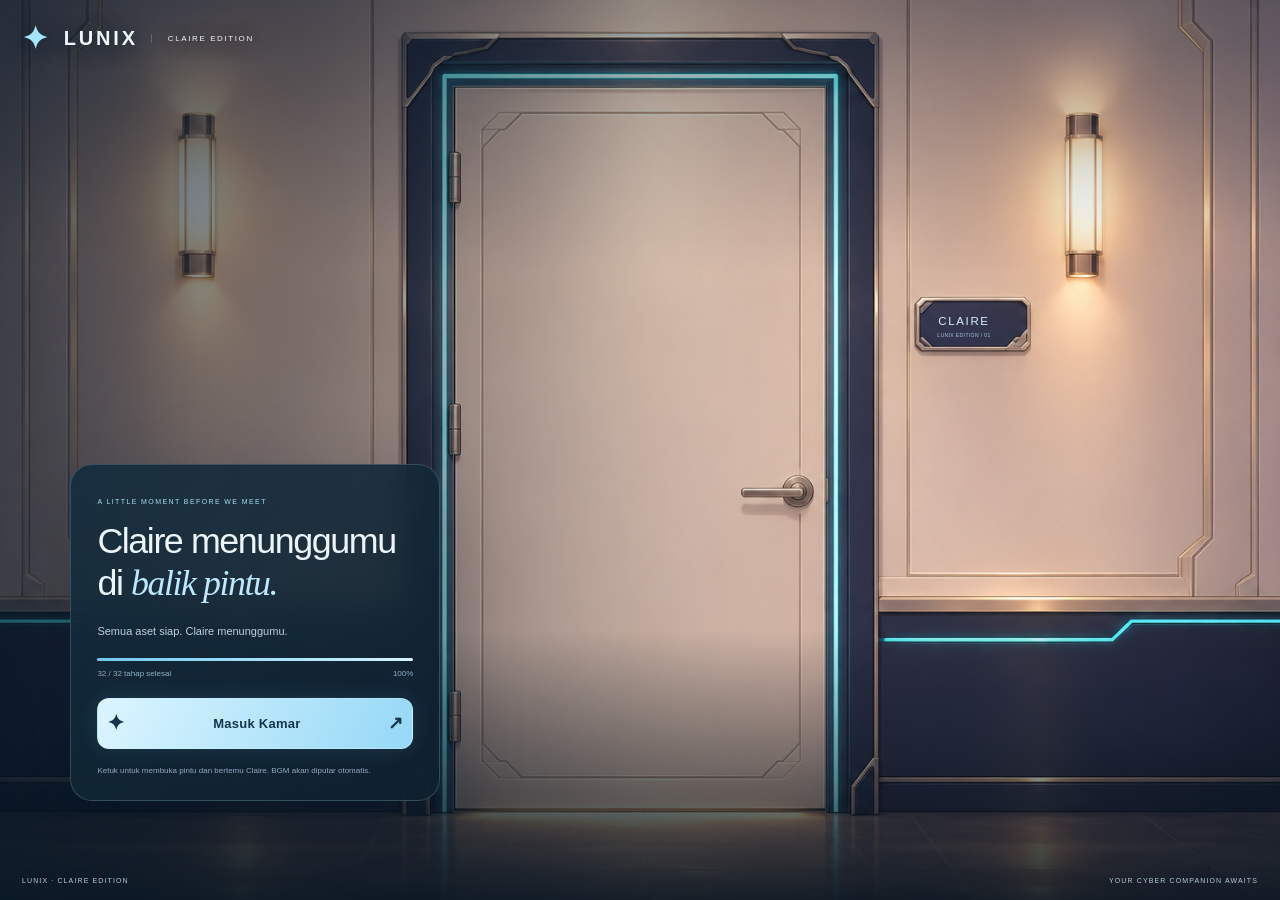
==== index.html @ 301cb4c5 "test phase test phase" ====
<!doctype html><html lang="id"><head><meta charset="utf-8"><meta name="viewport" content="width=device-width,initial-scale=1,viewport-fit=cover,interactive-widget=resizes-content"><meta name="theme-color" content="#101e2d"><meta name="description" content="Selamat datang di LUNIX Claire Edition. Buka pintu untuk masuk dan akses modul LuniX bersama Claire."><title>LUNIX · Claire Edition</title><link rel="icon" type="image/svg+xml" href="data:image/svg+xml,%3Csvg%20xmlns='http://www.w3.org/2000/svg'%20viewBox='0%200%2064%2064'%3E%3Crect%20width='64'%20height='64'%20rx='16'%20fill='%230d1f2d'/%3E%3Cpath%20d='M32%2010l5.5%2016.5L54%2032l-16.5%205.5L32%2054l-5.5-16.5L10%2032l16.5-5.5Z'%20fill='%239ee6ff'/%3E%3C/svg%3E"><link rel="stylesheet" href="entrance.css"></head><body><iframe id="room-portal" class="room-portal" title="Kamar Claire" aria-hidden="true" inert allow="fullscreen; autoplay" allowfullscreen></iframe><main class="entrance" id="entrance" aria-labelledby="entrance-title"><div class="entrance-scene" id="entrance-scene" aria-hidden="true"><div class="entrance-world" id="entrance-world"><div class="entrance-hall"></div><div class="entrance-door" id="entrance-door"></div><div class="entrance-sign">CLAIRE<span>LUNIX EDITION / 01</span></div></div><div class="entrance-vignette"></div></div><header class="entrance-brand"><span>✦</span> LUNIX <small>CLAIRE EDITION</small></header><section class="entrance-card"><span class="entrance-kicker">A LITTLE MOMENT BEFORE WE MEET</span><h1 id="entrance-title">Claire menunggumu <br>di <em>balik pintu.</em></h1><p id="load-status" role="status" aria-live="polite">Menyiapkan perjalanan kecil kita…</p><div class="load-track" id="load-track" role="progressbar" aria-label="Pemuatan aset kamar" aria-valuemin="0" aria-valuemax="100" aria-valuenow="0"><i id="load-fill"></i></div><div class="load-meta"><span id="load-step">Memuat aset</span><span id="load-value">0%</span></div><button id="enter-room" disabled><span id="enter-icon">◌</span><span id="enter-label">Menyiapkan kamar…</span><span class="enter-arrow">↗</span></button><button id="retry-load" hidden>Coba muat ulang</button><small id="load-note">Aset dimuat lebih dahulu agar pertemuan terasa lebih mulus.<br>BGM akan diputar otomatis saat memasuki kamar.</small><noscript><p>Aktifkan JavaScript untuk memuat LUNIX Claire Edition.</p></noscript></section><footer class="entrance-footer"><span>LUNIX · CLAIRE EDITION</span><span>YOUR CYBER COMPANION AWAITS</span></footer></main><script src="entrance.js"></script></body></html>
---- entrance.css ----
:root{color-scheme:dark;font-family:Segoe UI,Arial,sans-serif;color:#ecf5fb;background:#122231}*{box-sizing:border-box}html,body{margin:0;width:100%;min-height:100%;overflow:hidden}.room-portal{position:fixed;inset:0;width:100%;height:100%;border:0;visibility:hidden;background:#0c141e}.room-portal.visible{visibility:visible}.entrance{position:fixed;inset:0;isolation:isolate;overflow:auto;overscroll-behavior:contain;background:transparent}.entrance-scene{position:absolute;inset:0;overflow:hidden;background:#172b3b;transition:opacity .65s ease .75s;pointer-events:none}.entrance-world{position:absolute;perspective:1500px;transform-origin:50% 48%;transition:transform 1.45s cubic-bezier(.25,.65,.25,1)}.entrance-hall{position:absolute;inset:0;background:url('assets/claire-door-v120.png') 0 0/100% 100% no-repeat;clip-path:polygon(evenodd,0 0,100% 0,100% 100%,0 100%,0 0,36.1979% 9.668%,36.1979% 90.137%,63.737% 90.137%,63.737% 9.668%,36.1979% 9.668%)}.entrance-door{position:absolute;transform-origin:0 50%;transform:rotateY(0);transform-style:preserve-3d;backface-visibility:hidden;background-image:url('assets/claire-door-v120.png');background-repeat:no-repeat;box-shadow:0 0 0 1px #7d7368;transition:transform 1.15s cubic-bezier(.3,.05,.2,1),filter 1.15s ease}.entrance-door:after{content:'';position:absolute;inset:0;background:linear-gradient(90deg,transparent,#00102038);opacity:0;transition:opacity .9s}.entrance-sign{position:absolute;left:71%;top:34.7%;width:6%;text-align:center;color:#d5edff;font-size:clamp(7px,.9vw,13px);letter-spacing:.14em;line-height:1.6}.entrance-sign span{font-size:5px;display:block;letter-spacing:.08em;color:#a3c9de}.entrance-vignette{position:absolute;inset:0;background:linear-gradient(90deg,#081827a8,transparent 65%),linear-gradient(0deg,#07131ee8,transparent 30%,transparent 70%,#0a1a2955);transition:opacity .7s}.entrance-brand{position:absolute;top:32px;left:36px;display:flex;align-items:center;gap:13px;font-size:20px;font-weight:750;letter-spacing:.14em;text-shadow:0 2px 20px #081827}.entrance-brand>span{font-size:31px;color:#a5e5ff}.entrance-brand small{font-size:8px;font-weight:400;letter-spacing:.2em;border-left:1px solid #c7eaff38;padding-left:16px}.entrance-card{position:absolute;left:5.5%;bottom:11%;width:min(370px,34%);padding:25px 26px 22px;border:1px solid #c1e4f434;border-radius:22px;background:linear-gradient(140deg,#142c3de8,#0e202edb);backdrop-filter:blur(18px);box-shadow:0 24px 80px #00111f4d;transition:opacity .25s ease,transform .25s ease}.entrance-kicker{font-size:7px;letter-spacing:.2em;color:#a4dff5}.entrance-card h1{font-size:clamp(25px,2.8vw,38px);font-weight:400;letter-spacing:-.04em;line-height:1.18;margin:12px 0 17px}.entrance-card h1 em{font-family:Georgia,serif;color:#bce9ff}.entrance-card>p{font-size:11px;line-height:1.8;color:#bfd0dc;margin:0 0 16px;min-height:20px}.load-track{height:3px;background:#c7eaff16;border-radius:4px;overflow:hidden}.load-track i{height:100%;width:0;display:block;background:linear-gradient(90deg,#6fc9ef,#d5f3ff);box-shadow:0 0 9px #81d8ff66;transition:width .25s}.load-meta{display:flex;justify-content:space-between;gap:12px;font-size:8px;color:#8eafc6;margin:8px 0 20px}.load-meta span:first-child{overflow-wrap:anywhere}.entrance-card button{width:100%;display:flex;align-items:center;justify-content:center;gap:12px;min-height:51px;border:1px solid #c8efff80;background:linear-gradient(115deg,#dcf5ff,#95d8f6);color:#15354b;font:600 13px Segoe UI,Arial,sans-serif;letter-spacing:.02em;border-radius:12px;cursor:pointer;box-shadow:0 0 22px #77d5ff20;transition:transform .2s,box-shadow .2s}.entrance-card button:disabled{cursor:wait;color:#89a4b8;background:#c1e3f10a;border-color:#c1e3f125;box-shadow:none}.entrance-card button:not(:disabled):hover{transform:translateY(-2px);box-shadow:0 0 26px #77d5ff40}.entrance-card button:focus-visible{outline:3px solid #b0e5ff;outline-offset:5px}.enter-arrow{margin-left:auto;margin-right:3px;font-size:18px}#enter-icon{font-size:21px;margin-left:3px}#enter-label{flex:1;text-align:center}.entrance-card button:disabled #enter-icon{animation:entry-spin 3s linear infinite}.entrance-card>small{display:block;font-size:8px;line-height:1.8;color:#8faac0;margin-top:15px}.entrance-card #retry-load{margin-top:10px;background:#192c3c;color:#c9e9f8;border-color:#a9d9ec40;box-shadow:none}button[hidden]{display:none!important}.entrance-footer{position:absolute;left:36px;right:36px;bottom:26px;display:flex;justify-content:space-between;gap:12px;color:#b5ccdb;font-size:7px;letter-spacing:.16em}.entering .entrance-door{transform:rotateY(-104deg);filter:brightness(.68)}.entering .entrance-door:after{opacity:1}.entering .entrance-world{transform:scale(1.08)}.entering .entrance-scene{opacity:0;background:transparent}.entering .entrance-card,.entering .entrance-brand,.entering .entrance-footer{opacity:0;pointer-events:none}.entering .entrance-card{transform:translateY(8px)}.entered .entrance{display:none}.entrance.error .load-track i{background:#f5adc1}.entrance.error #load-status{color:#ffcad5}@keyframes entry-spin{to{transform:rotate(360deg)}}@media(max-width:760px){.entrance-brand{top:max(20px,env(safe-area-inset-top));left:22px;font-size:18px;gap:10px}.entrance-brand small{font-size:6px;padding-left:10px}.entrance-card{width:calc(100% - 38px);max-width:390px;left:50%;transform:translateX(-50%);bottom:max(62px,calc(env(safe-area-inset-bottom) + 35px));padding:20px 23px;background:linear-gradient(140deg,#142c3de8,#0e202ee8)}.entrance-card h1{font-size:30px;line-height:1.16;margin:9px 0 12px}.entrance-card h1 br{display:none}.entrance-card>p{font-size:10px;margin-bottom:12px}.entrance-kicker{font-size:6px}.load-meta{margin-bottom:15px}.entrance-card>small{font-size:7px;margin-top:12px}.entrance-footer{left:22px;right:22px;bottom:22px;font-size:6px;letter-spacing:.08em}.entrance-sign{display:none}.entrance-vignette{background:linear-gradient(0deg,#061521e8,transparent 70%,#06152165)}.entering .entrance-card{transform:translate(-50%,8px)}}@media(max-height:550px){.entrance-card{bottom:58px;padding:16px 20px}.entrance-card h1{font-size:24px;margin:8px 0 9px}.entrance-card>small{display:none}.entrance-brand{top:15px}.entrance-footer{bottom:16px}.load-meta{margin-bottom:10px}.entrance-card>p{margin-bottom:8px}}@media (max-width:0px){.entrance *{animation:none!important;transition:none!important}.entering .entrance-door{transform:none}.entering .entrance-scene{opacity:0}.entering .entrance-world{transform:none}}.entrance-world{transition:transform 2.45s cubic-bezier(.22,.6,.24,1)}.entrance-door{transition:transform 1.9s cubic-bezier(.28,.08,.2,1),filter 1.9s ease}.entrance-scene{transition:opacity 1.1s cubic-bezier(.25,.55,.25,1) 1.25s}.entrance-door:after{transition:opacity 1.7s ease}.entering .entrance-world{transform:scale(1.14)}.room-portal{transform:scale(1.035);filter:brightness(.87);transform-origin:50% 48%;transition:transform 2.5s cubic-bezier(.22,.6,.24,1),filter 2.4s ease}.room-portal.visible{transform:scale(1);filter:brightness(1)}.entrance-card{transition:opacity .45s ease,transform .55s ease}.entrance-brand,.entrance-footer{transition:opacity .5s ease}@media (max-width:0px){.room-portal,.entrance-scene,.entrance-world,.entrance-door{transition:none!important;transform:none!important;filter:none!important}}.room-portal{bottom:auto}.entrance-card{max-height:calc(100dvh - 130px - env(safe-area-inset-top) - env(safe-area-inset-bottom));overflow-y:auto;overscroll-behavior:contain;scrollbar-width:thin}.entrance-brand{top:max(20px,env(safe-area-inset-top));left:max(22px,env(safe-area-inset-left))}.entrance-footer{left:max(22px,env(safe-area-inset-left));right:max(22px,env(safe-area-inset-right));bottom:max(16px,env(safe-area-inset-bottom))}@media(max-height:550px){.entrance-card{left:max(20px,env(safe-area-inset-left));transform:none;width:min(360px,calc(100% - 40px));bottom:45px;max-height:calc(100dvh - 114px - env(safe-area-inset-top));padding:14px 18px}.entrance-card h1{font-size:25px}.entrance-brand{top:max(10px,env(safe-area-inset-top))}.entrance-brand small{display:none}.entering .entrance-card{transform:translateY(8px)}.entrance-footer{font-size:6px}.entrance-card button{min-height:44px}}@media(max-width:360px){.entrance-brand small{display:none}.entrance-card h1{font-size:26px}.entrance-footer{letter-spacing:0}.entrance-footer span:last-child{display:none}}
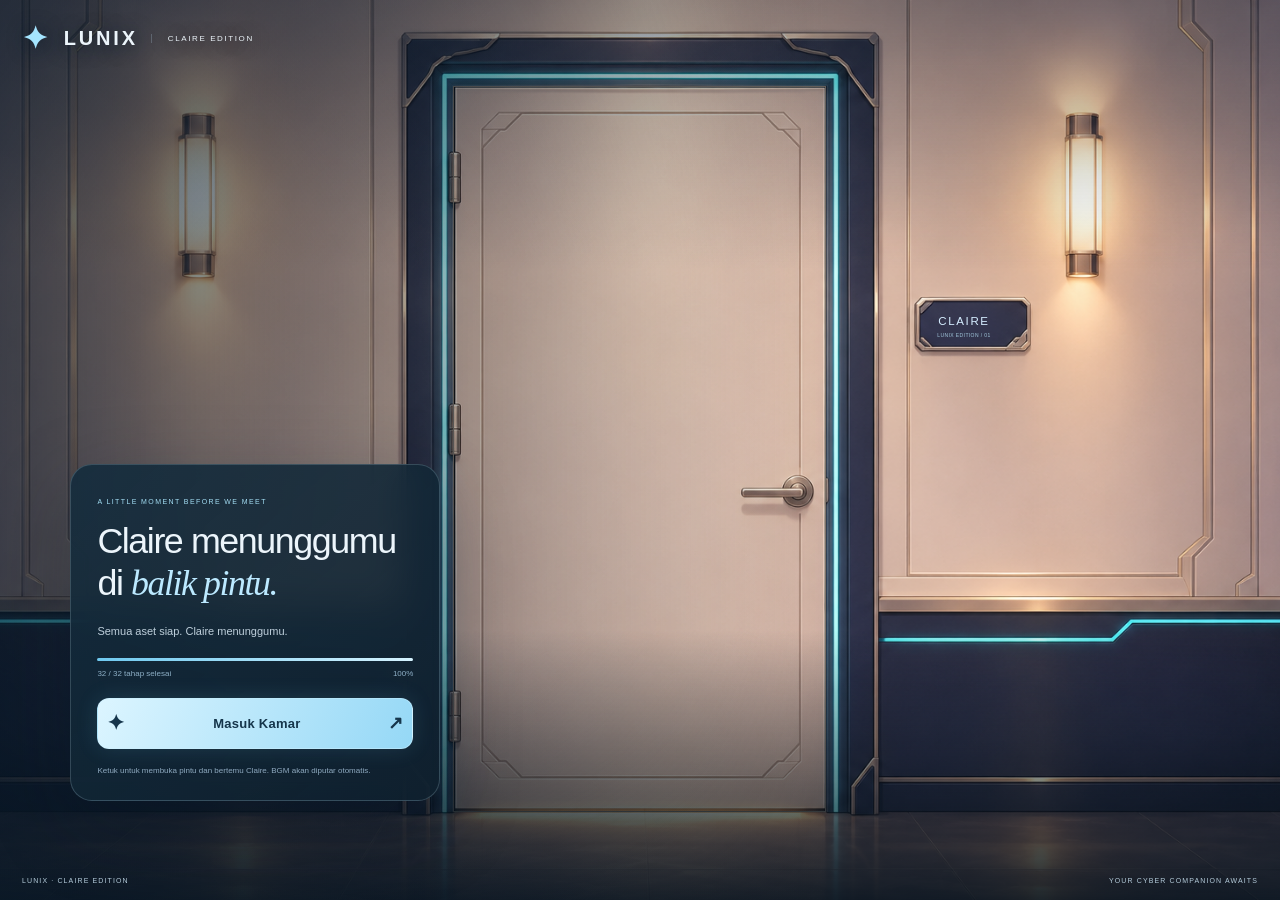
==== commit 2eb269ef: "update neon" ====
--- a/index.html
+++ b/index.html
@@ -1 +1 @@
-<!doctype html><html lang="id"><head><meta charset="utf-8"><meta name="viewport" content="width=device-width,initial-scale=1,viewport-fit=cover,interactive-widget=resizes-content"><meta name="theme-color" content="#101e2d"><meta name="description" content="Selamat datang di LUNIX Claire Edition. Buka pintu untuk masuk dan akses modul LuniX bersama Claire."><title>LUNIX · Claire Edition</title><link rel="icon" type="image/svg+xml" href="data:image/svg+xml,%3Csvg%20xmlns='http://www.w3.org/2000/svg'%20viewBox='0%200%2064%2064'%3E%3Crect%20width='64'%20height='64'%20rx='16'%20fill='%230d1f2d'/%3E%3Cpath%20d='M32%2010l5.5%2016.5L54%2032l-16.5%205.5L32%2054l-5.5-16.5L10%2032l16.5-5.5Z'%20fill='%239ee6ff'/%3E%3C/svg%3E"><link rel="stylesheet" href="entrance.css"></head><body><iframe id="room-portal" class="room-portal" title="Kamar Claire" aria-hidden="true" inert allow="fullscreen; autoplay" allowfullscreen></iframe><main class="entrance" id="entrance" aria-labelledby="entrance-title"><div class="entrance-scene" id="entrance-scene" aria-hidden="true"><div class="entrance-world" id="entrance-world"><div class="entrance-hall"></div><div class="entrance-door" id="entrance-door"></div><div class="entrance-sign">CLAIRE<span>LUNIX EDITION / 01</span></div></div><div class="entrance-vignette"></div></div><header class="entrance-brand"><span>✦</span> LUNIX <small>CLAIRE EDITION</small></header><section class="entrance-card"><span class="entrance-kicker">A LITTLE MOMENT BEFORE WE MEET</span><h1 id="entrance-title">Claire menunggumu <br>di <em>balik pintu.</em></h1><p id="load-status" role="status" aria-live="polite">Menyiapkan perjalanan kecil kita…</p><div class="load-track" id="load-track" role="progressbar" aria-label="Pemuatan aset kamar" aria-valuemin="0" aria-valuemax="100" aria-valuenow="0"><i id="load-fill"></i></div><div class="load-meta"><span id="load-step">Memuat aset</span><span id="load-value">0%</span></div><button id="enter-room" disabled><span id="enter-icon">◌</span><span id="enter-label">Menyiapkan kamar…</span><span class="enter-arrow">↗</span></button><button id="retry-load" hidden>Coba muat ulang</button><small id="load-note">Aset dimuat lebih dahulu agar pertemuan terasa lebih mulus.<br>BGM akan diputar otomatis saat memasuki kamar.</small><noscript><p>Aktifkan JavaScript untuk memuat LUNIX Claire Edition.</p></noscript></section><footer class="entrance-footer"><span>LUNIX · CLAIRE EDITION</span><span>YOUR CYBER COMPANION AWAITS</span></footer></main><script src="entrance.js"></script></body></html>+<!doctype html><html lang="id"><head><meta charset="utf-8"><meta name="viewport" content="width=device-width,initial-scale=1,viewport-fit=cover,interactive-widget=resizes-content"><meta name="theme-color" content="#101e2d"><meta name="description" content="Selamat datang di LUNIX Claire Edition. Buka pintu untuk masuk dan ngobrol santai bersama Claire."><title>LUNIX · Claire Edition</title><link rel="icon" type="image/svg+xml" href="data:image/svg+xml,%3Csvg%20xmlns='http://www.w3.org/2000/svg'%20viewBox='0%200%2064%2064'%3E%3Crect%20width='64'%20height='64'%20rx='16'%20fill='%230d1f2d'/%3E%3Cpath%20d='M32%2010l5.5%2016.5L54%2032l-16.5%205.5L32%2054l-5.5-16.5L10%2032l16.5-5.5Z'%20fill='%239ee6ff'/%3E%3C/svg%3E"><link rel="stylesheet" href="entrance.css"></head><body><iframe id="room-portal" class="room-portal" title="Kamar Claire" aria-hidden="true" inert allow="fullscreen; autoplay" allowfullscreen></iframe><main class="entrance" id="entrance" aria-labelledby="entrance-title"><div class="entrance-scene" id="entrance-scene" aria-hidden="true"><div class="entrance-world" id="entrance-world"><div class="entrance-hall"></div><div class="entrance-door" id="entrance-door"></div><div class="entrance-sign">CLAIRE<span>LUNIX EDITION / 01</span></div></div><div class="entrance-vignette"></div></div><header class="entrance-brand"><span>✦</span> LUNIX <small>CLAIRE EDITION</small></header><section class="entrance-card"><span class="entrance-kicker">A LITTLE MOMENT BEFORE WE MEET</span><h1 id="entrance-title">Claire menunggumu <br>di <em>balik pintu.</em></h1><p id="load-status" role="status" aria-live="polite">Menyiapkan perjalanan kecil kita…</p><div class="load-track" id="load-track" role="progressbar" aria-label="Pemuatan aset kamar" aria-valuemin="0" aria-valuemax="100" aria-valuenow="0"><i id="load-fill"></i></div><div class="load-meta"><span id="load-step">Memuat aset</span><span id="load-value">0%</span></div><button id="enter-room" disabled><span id="enter-icon">◌</span><span id="enter-label">Menyiapkan kamar…</span><span class="enter-arrow">↗</span></button><button id="retry-load" hidden>Coba muat ulang</button><small id="load-note">Aset dimuat lebih dahulu agar pertemuan terasa lebih mulus.<br>BGM akan diputar otomatis saat memasuki kamar.</small><noscript><p>Aktifkan JavaScript untuk memuat LUNIX Claire Edition.</p></noscript></section><footer class="entrance-footer"><span>LUNIX · CLAIRE EDITION</span><span>YOUR CYBER COMPANION AWAITS</span></footer></main><script src="entrance.js"></script></body></html>
